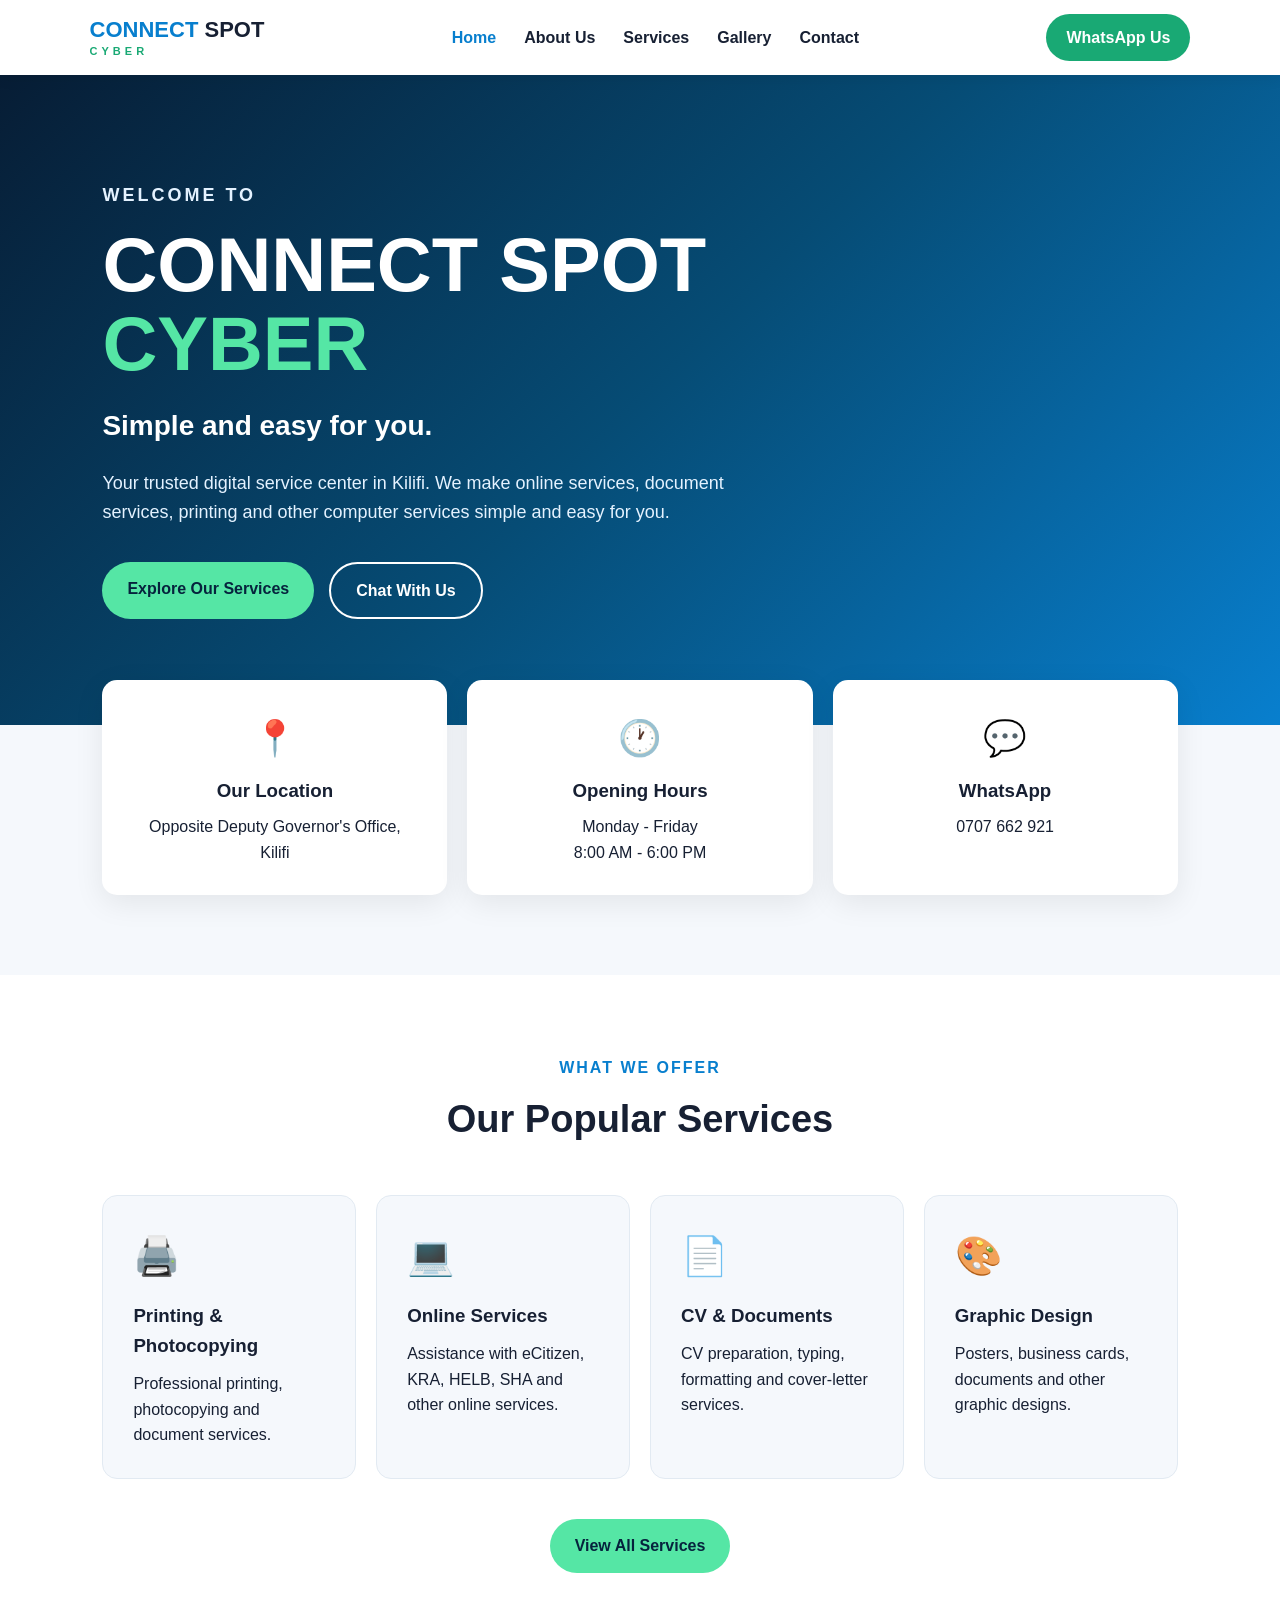
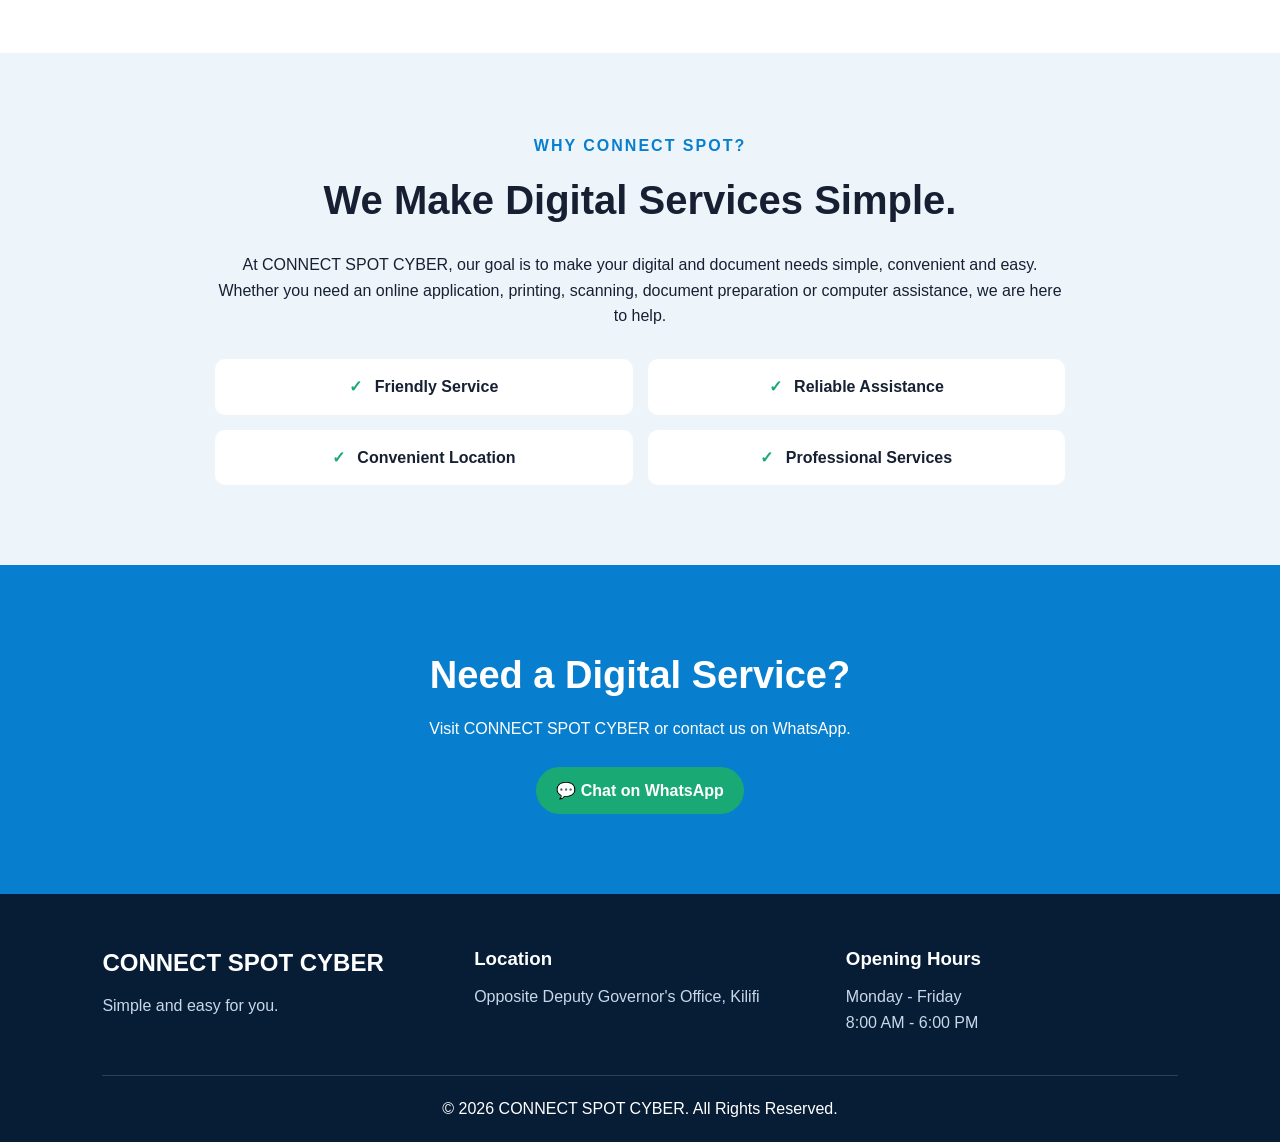
==== index.html @ e44f2972 "Initial website commit" ====
<!DOCTYPE html>
<html lang="en">
<head>
    <meta charset="UTF-8">
    <meta name="viewport" content="width=device-width, initial-scale=1.0">

    <title>CONNECT SPOT CYBER | Kilifi</title>

    <link rel="stylesheet" href="css/style.css">
</head>

<body>

    <!-- Navigation Bar -->
    <header>
        <nav class="navbar">

            <div class="logo">
                <span>CONNECT</span> SPOT
                <small>CYBER</small>
            </div>

            <ul class="nav-links">
                <li><a href="index.html" class="active">Home</a></li>
                <li><a href="about.html">About Us</a></li>
                <li><a href="services.html">Services</a></li>
                <li><a href="gallery.html">Gallery</a></li>
                <li><a href="contact.html">Contact</a></li>
            </ul>

            <a href="https://wa.me/254707662921" class="whatsapp-btn">
                WhatsApp Us
            </a>

        </nav>
    </header>


    <!-- Hero Section -->
    <section class="hero">

        <div class="hero-content">

            <p class="welcome">WELCOME TO</p>

            <h1>CONNECT SPOT <span>CYBER</span></h1>

            <h2>Simple and easy for you.</h2>

            <p>
                Your trusted digital service center in Kilifi.
                We make online services, document services,
                printing and other computer services simple and easy for you.
            </p>

            <div class="hero-buttons">
                <a href="services.html" class="primary-btn">
                    Explore Our Services
                </a>

                <a href="https://wa.me/254707662921" class="secondary-btn">
                    Chat With Us
                </a>
            </div>

        </div>

    </section>


    <!-- Quick Information -->
    <section class="quick-info">

        <div class="info-card">
            <div class="icon">📍</div>
            <h3>Our Location</h3>
            <p>Opposite Deputy Governor's Office, Kilifi</p>
        </div>

        <div class="info-card">
            <div class="icon">🕐</div>
            <h3>Opening Hours</h3>
            <p>Monday - Friday<br>8:00 AM - 6:00 PM</p>
        </div>

        <div class="info-card">
            <div class="icon">💬</div>
            <h3>WhatsApp</h3>
            <p>0707 662 921</p>
        </div>

    </section>


    <!-- Services Preview -->
    <section class="services-preview">

        <div class="section-title">
            <p>WHAT WE OFFER</p>
            <h2>Our Popular Services</h2>
        </div>

        <div class="service-cards">

            <div class="service-card">
                <div class="service-icon">🖨️</div>
                <h3>Printing & Photocopying</h3>
                <p>
                    Professional printing, photocopying and document services.
                </p>
            </div>

            <div class="service-card">
                <div class="service-icon">💻</div>
                <h3>Online Services</h3>
                <p>
                    Assistance with eCitizen, KRA, HELB, SHA and other online services.
                </p>
            </div>

            <div class="service-card">
                <div class="service-icon">📄</div>
                <h3>CV & Documents</h3>
                <p>
                    CV preparation, typing, formatting and cover-letter services.
                </p>
            </div>

            <div class="service-card">
                <div class="service-icon">🎨</div>
                <h3>Graphic Design</h3>
                <p>
                    Posters, business cards, documents and other graphic designs.
                </p>
            </div>

        </div>

        <div class="view-services">
            <a href="services.html" class="primary-btn">
                View All Services
            </a>
        </div>

    </section>


    <!-- Why Choose Us -->
    <section class="why-us">

        <div class="why-content">

            <p class="section-label">WHY CONNECT SPOT?</p>

            <h2>We Make Digital Services Simple.</h2>

            <p>
                At CONNECT SPOT CYBER, our goal is to make your digital
                and document needs simple, convenient and easy.
                Whether you need an online application, printing,
                scanning, document preparation or computer assistance,
                we are here to help.
            </p>

            <div class="features">

                <div>
                    <span>✓</span>
                    Friendly Service
                </div>

                <div>
                    <span>✓</span>
                    Reliable Assistance
                </div>

                <div>
                    <span>✓</span>
                    Convenient Location
                </div>

                <div>
                    <span>✓</span>
                    Professional Services
                </div>

            </div>

        </div>

    </section>


    <!-- Call To Action -->
    <section class="cta">

        <h2>Need a Digital Service?</h2>

        <p>
            Visit CONNECT SPOT CYBER or contact us on WhatsApp.
        </p>

        <a href="https://wa.me/254707662921" class="whatsapp-btn">
            💬 Chat on WhatsApp
        </a>

    </section>


    <!-- Footer -->
    <footer>

        <div class="footer-content">

            <div>
                <h2>CONNECT SPOT CYBER</h2>
                <p>Simple and easy for you.</p>
            </div>

            <div>
                <h3>Location</h3>
                <p>Opposite Deputy Governor's Office, Kilifi</p>
            </div>

            <div>
                <h3>Opening Hours</h3>
                <p>Monday - Friday<br>8:00 AM - 6:00 PM</p>
            </div>

        </div>

        <div class="copyright">
            <p>
                © 2026 CONNECT SPOT CYBER. All Rights Reserved.
            </p>
        </div>

    </footer>


    <script src="js/script.js"></script>

</body>
</html>
---- css/style.css ----
/* =========================
   GENERAL
========================= */

* {
    margin: 0;
    padding: 0;
    box-sizing: border-box;
}

html {
    scroll-behavior: smooth;
}

body {
    font-family: Arial, Helvetica, sans-serif;
    background: #f5f8fc;
    color: #172033;
    line-height: 1.6;
}

a {
    text-decoration: none;
}

section {
    padding: 80px 8%;
}


/* =========================
   NAVIGATION
========================= */

header {
    background: #ffffff;
    box-shadow: 0 2px 15px rgba(0, 0, 0, 0.08);
    position: sticky;
    top: 0;
    z-index: 1000;
}

.navbar {
    min-height: 75px;
    padding: 0 7%;
    display: flex;
    align-items: center;
    justify-content: space-between;
    gap: 25px;
}

.logo {
    font-size: 22px;
    font-weight: 800;
    color: #172033;
    position: relative;
    line-height: 1;
}

.logo span {
    color: #087fce;
}

.logo small {
    display: block;
    color: #19a974;
    font-size: 11px;
    letter-spacing: 4px;
    margin-top: 5px;
}

.nav-links {
    display: flex;
    list-style: none;
    gap: 28px;
}

.nav-links a {
    color: #172033;
    font-weight: 600;
    transition: 0.3s;
}

.nav-links a:hover,
.nav-links a.active {
    color: #087fce;
}

.whatsapp-btn {
    background: #19a974;
    color: white;
    padding: 11px 20px;
    border-radius: 25px;
    font-weight: bold;
    display: inline-block;
    transition: 0.3s;
}

.whatsapp-btn:hover {
    transform: translateY(-2px);
}


/* =========================
   HERO
========================= */

.hero {
    min-height: 650px;
    display: flex;
    align-items: center;
    background: linear-gradient(
        135deg,
        #071d35,
        #064c75,
        #087fce
    );
    color: white;
}

.hero-content {
    max-width: 750px;
}

.welcome {
    color: #55e6a5;
    font-weight: bold;
    letter-spacing: 3px;
    margin-bottom: 15px;
}

.hero h1 {
    font-size: clamp(42px, 7vw, 76px);
    line-height: 1.05;
    margin-bottom: 20px;
}

.hero h1 span {
    color: #55e6a5;
}

.hero h2 {
    font-size: 28px;
    margin-bottom: 20px;
}

.hero p {
    font-size: 18px;
    max-width: 650px;
    color: #e4f2ff;
}

.hero-buttons {
    margin-top: 35px;
    display: flex;
    gap: 15px;
    flex-wrap: wrap;
}

.primary-btn,
.secondary-btn {
    padding: 14px 25px;
    border-radius: 30px;
    font-weight: bold;
    display: inline-block;
    transition: 0.3s;
}

.primary-btn {
    background: #55e6a5;
    color: #06233d;
}

.secondary-btn {
    border: 2px solid white;
    color: white;
}

.primary-btn:hover,
.secondary-btn:hover {
    transform: translateY(-3px);
}


/* =========================
   QUICK INFORMATION
========================= */

.quick-info {
    margin-top: -45px;
    position: relative;
    padding-top: 0;
    display: grid;
    grid-template-columns: repeat(3, 1fr);
    gap: 20px;
}

.info-card {
    background: white;
    padding: 30px;
    text-align: center;
    border-radius: 15px;
    box-shadow: 0 8px 30px rgba(0, 0, 0, 0.08);
}

.icon {
    font-size: 35px;
    margin-bottom: 10px;
}

.info-card h3 {
    margin-bottom: 8px;
}


/* =========================
   SERVICES
========================= */

.services-preview {
    background: white;
}

.section-title {
    text-align: center;
    margin-bottom: 45px;
}

.section-title p,
.section-label {
    color: #087fce;
    font-weight: bold;
    letter-spacing: 2px;
}

.section-title h2 {
    font-size: 38px;
    margin-top: 8px;
}

.service-cards {
    display: grid;
    grid-template-columns: repeat(4, 1fr);
    gap: 20px;
}

.service-card {
    padding: 30px;
    border-radius: 15px;
    background: #f5f8fc;
    border: 1px solid #e2eaf2;
    transition: 0.3s;
}

.service-card:hover {
    transform: translateY(-7px);
    box-shadow: 0 10px 25px rgba(0, 0, 0, 0.08);
}

.service-icon {
    font-size: 38px;
    margin-bottom: 15px;
}

.service-card h3 {
    margin-bottom: 10px;
}

.view-services {
    text-align: center;
    margin-top: 40px;
}


/* =========================
   WHY US
========================= */

.why-us {
    background: #eef5fa;
}

.why-content {
    max-width: 850px;
    margin: auto;
    text-align: center;
}

.why-content h2 {
    font-size: 40px;
    margin: 10px 0 20px;
}

.features {
    margin-top: 30px;
    display: grid;
    grid-template-columns: repeat(2, 1fr);
    gap: 15px;
}

.features div {
    background: white;
    padding: 15px;
    border-radius: 10px;
    font-weight: bold;
}

.features span {
    color: #19a974;
    margin-right: 8px;
}


/* =========================
   CALL TO ACTION
========================= */

.cta {
    text-align: center;
    background: #087fce;
    color: white;
}

.cta h2 {
    font-size: 38px;
}

.cta p {
    margin: 10px 0 25px;
}


/* =========================
   FOOTER
========================= */

footer {
    background: #071d35;
    color: white;
    padding: 50px 8% 20px;
}

.footer-content {
    display: grid;
    grid-template-columns: repeat(3, 1fr);
    gap: 40px;
}

.footer-content h2,
.footer-content h3 {
    margin-bottom: 10px;
}

.footer-content p {
    color: #c8d8e8;
}

.copyright {
    text-align: center;
    border-top: 1px solid #29415a;
    margin-top: 40px;
    padding-top: 20px;
}


/* =========================
   MOBILE
========================= */

@media (max-width: 900px) {

    .navbar {
        flex-wrap: wrap;
        padding: 15px 5%;
    }

    .nav-links {
        order: 3;
        width: 100%;
        justify-content: center;
        flex-wrap: wrap;
        gap: 15px;
    }

    .service-cards {
        grid-template-columns: repeat(2, 1fr);
    }

    .quick-info {
        grid-template-columns: 1fr;
    }

    .footer-content {
        grid-template-columns: 1fr;
    }
}

@media (max-width: 600px) {

    section {
        padding: 60px 5%;
    }

    .hero {
        min-height: 600px;
    }

    .hero h1 {
        font-size: 45px;
    }

    .hero h2 {
        font-size: 23px;
    }

    .service-cards {
        grid-template-columns: 1fr;
    }

    .features {
        grid-template-columns: 1fr;
    }

    .section-title h2,
    .why-content h2,
    .cta h2 {
        font-size: 30px;
    }
}
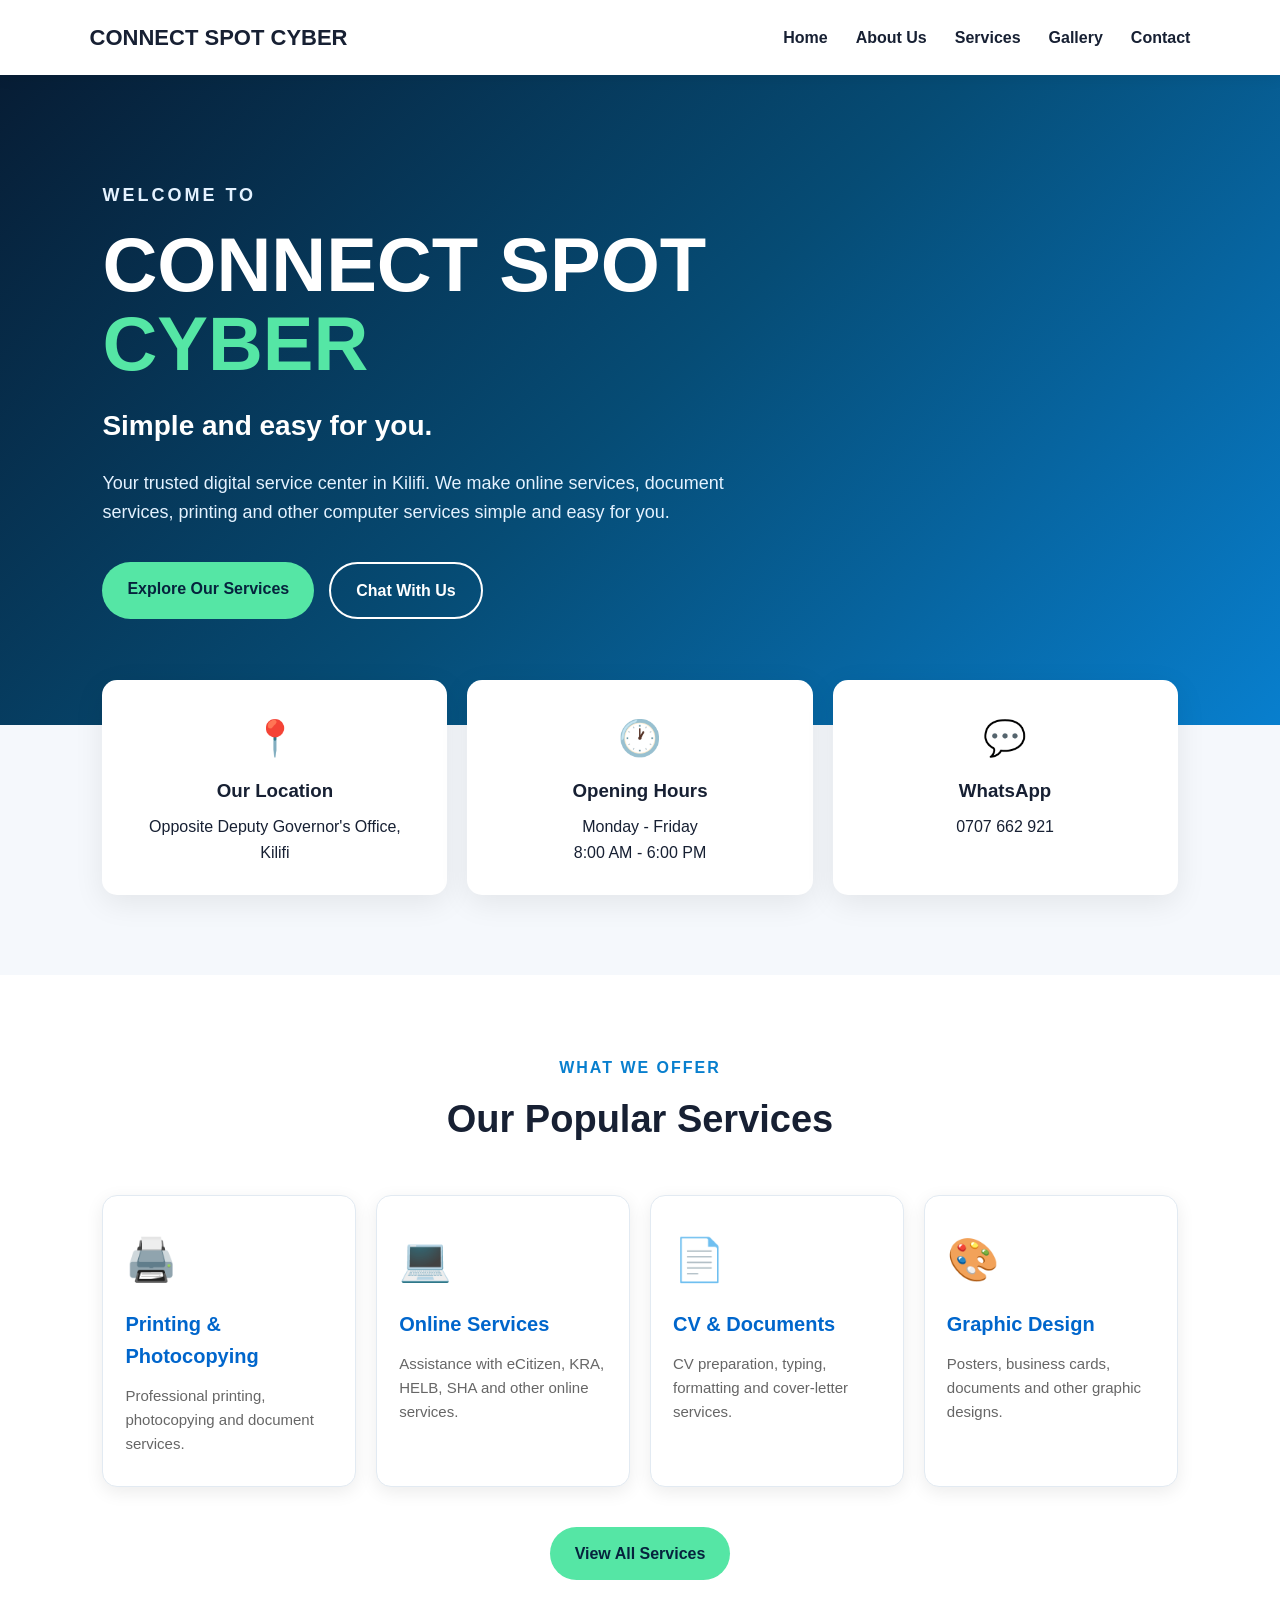
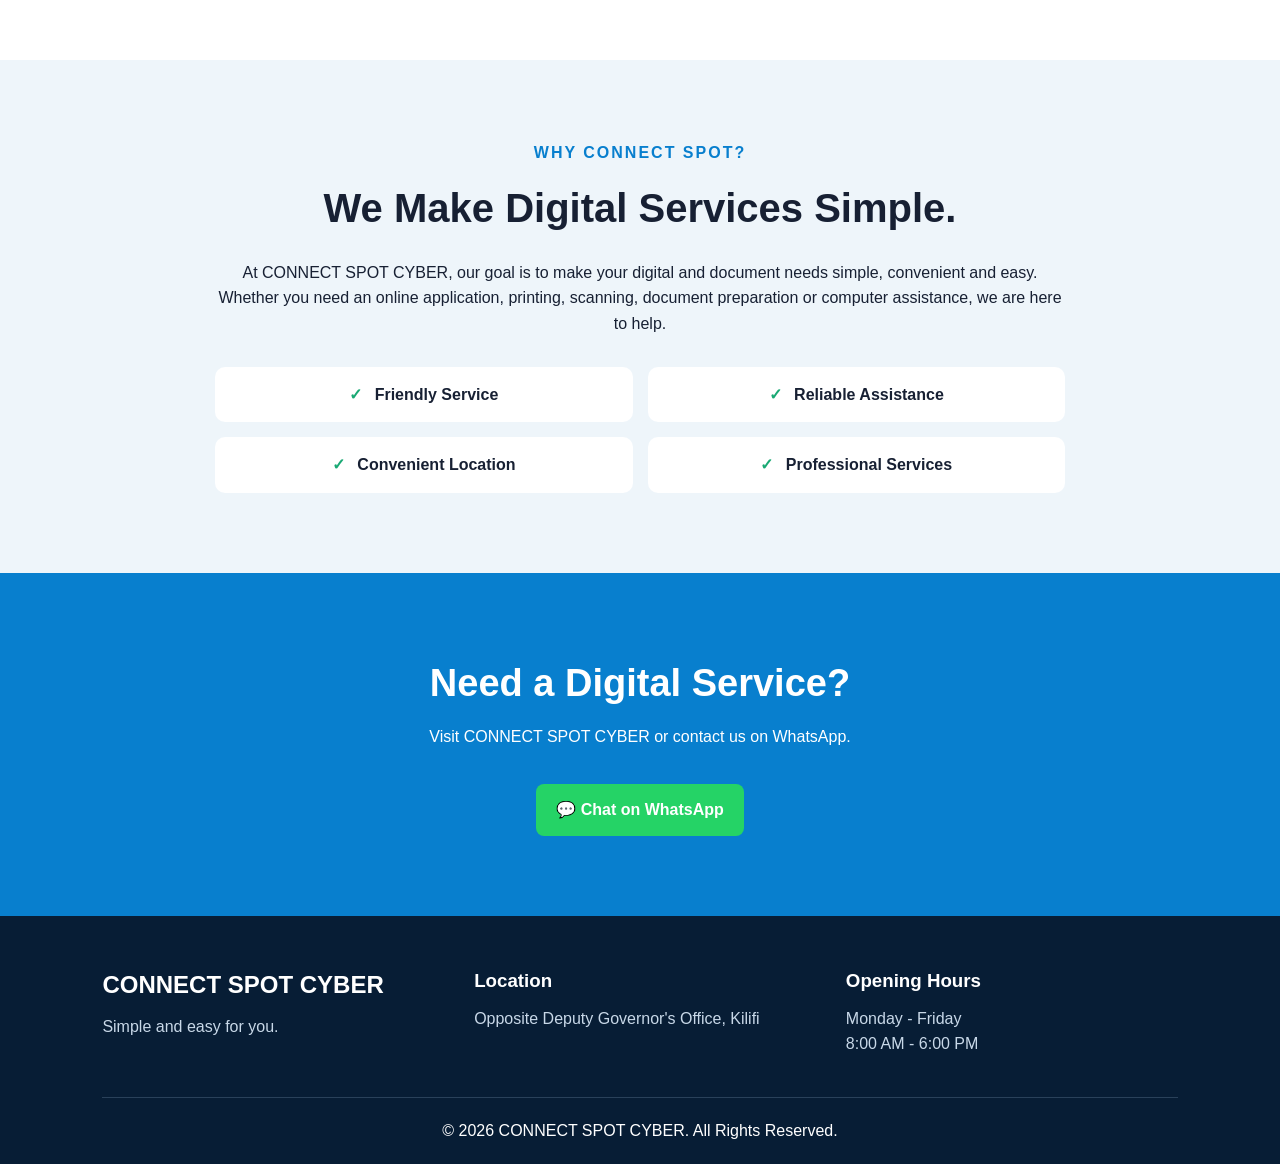
==== commit 39448cbc: "Create CONNECT SPOT CYBER website" ====
--- a/index.html
+++ b/index.html
@@ -15,24 +15,23 @@
     <header>
         <nav class="navbar">
 
-            <div class="logo">
-                <span>CONNECT</span> SPOT
-                <small>CYBER</small>
-            </div>
-
-            <ul class="nav-links">
-                <li><a href="index.html" class="active">Home</a></li>
-                <li><a href="about.html">About Us</a></li>
-                <li><a href="services.html">Services</a></li>
-                <li><a href="gallery.html">Gallery</a></li>
-                <li><a href="contact.html">Contact</a></li>
-            </ul>
-
-            <a href="https://wa.me/254707662921" class="whatsapp-btn">
-                WhatsApp Us
-            </a>
-
-        </nav>
+    <div class="logo">
+        CONNECT SPOT CYBER
+    </div>
+
+    <button class="menu-toggle" id="menuToggle">
+        ☰
+    </button>
+
+    <ul class="nav-links" id="navLinks">
+        <li><a href="index.html">Home</a></li>
+        <li><a href="about.html">About Us</a></li>
+        <li><a href="services.html">Services</a></li>
+        <li><a href="gallery.html">Gallery</a></li>
+        <li><a href="contact.html">Contact</a></li>
+    </ul>
+
+</nav>
     </header>
 
 
--- a/css/style.css
+++ b/css/style.css
@@ -426,4 +426,610 @@
     .cta h2 {
         font-size: 30px;
     }
+}
+/* ==============================
+   ABOUT US PAGE
+   ============================== */
+
+.page-hero {
+    background: linear-gradient(135deg, #0066cc, #00a86b);
+    color: white;
+    text-align: center;
+    padding: 70px 20px;
+}
+
+.page-hero h1 {
+    font-size: 42px;
+    margin-bottom: 10px;
+}
+
+.page-hero p {
+    font-size: 18px;
+}
+
+
+/* About Section */
+
+.about-section {
+    padding: 70px 8%;
+    background: #f5f9fc;
+}
+
+.about-content {
+    display: flex;
+    gap: 50px;
+    align-items: center;
+    max-width: 1100px;
+    margin: auto;
+}
+
+.about-text {
+    flex: 2;
+}
+
+.about-text h2 {
+    color: #0066cc;
+    font-size: 32px;
+    margin-bottom: 20px;
+}
+
+.about-text p {
+    color: #555;
+    line-height: 1.8;
+    margin-bottom: 18px;
+    font-size: 16px;
+}
+
+
+/* Why Choose Us Card */
+
+.about-card {
+    flex: 1;
+    background: white;
+    padding: 30px;
+    border-radius: 15px;
+    box-shadow: 0 5px 20px rgba(0, 0, 0, 0.1);
+}
+
+.about-card h3 {
+    color: #0066cc;
+    font-size: 25px;
+    margin-bottom: 20px;
+}
+
+.about-card ul {
+    list-style: none;
+    padding: 0;
+}
+
+.about-card li {
+    margin-bottom: 15px;
+    color: #444;
+    line-height: 1.5;
+}
+
+
+/* Mission and Vision */
+
+.mission-section {
+    display: flex;
+    gap: 30px;
+    justify-content: center;
+    padding: 60px 8%;
+    background: white;
+}
+
+.mission-card {
+    width: 45%;
+    padding: 35px;
+    background: #f5f9fc;
+    border-radius: 15px;
+    text-align: center;
+    box-shadow: 0 5px 15px rgba(0, 0, 0, 0.08);
+}
+
+.mission-card h2 {
+    color: #0066cc;
+    margin-bottom: 15px;
+}
+
+.mission-card p {
+    color: #555;
+    line-height: 1.8;
+}
+
+
+/* About Page Mobile Design */
+
+@media (max-width: 768px) {
+
+    .page-hero h1 {
+        font-size: 32px;
+    }
+
+    .about-content {
+        flex-direction: column;
+    }
+
+    .about-card {
+        width: 100%;
+        box-sizing: border-box;
+    }
+
+    .mission-section {
+        flex-direction: column;
+        padding: 40px 8%;
+    }
+
+    .mission-card {
+        width: 100%;
+        box-sizing: border-box;
+    }
+}
+/* ==============================
+   SERVICES PAGE
+   ============================== */
+
+.services-section {
+    padding: 70px 8%;
+    background: #f5f9fc;
+    text-align: center;
+}
+
+.services-section > h2 {
+    color: #0066cc;
+    font-size: 34px;
+    margin-bottom: 10px;
+}
+
+.services-intro {
+    max-width: 700px;
+    margin: 0 auto 45px;
+    color: #666;
+    line-height: 1.7;
+}
+
+
+/* Services Grid */
+
+.services-grid {
+    max-width: 1200px;
+    margin: auto;
+    display: grid;
+    grid-template-columns: repeat(3, 1fr);
+    gap: 25px;
+}
+
+
+/* Service Cards */
+
+.service-card {
+    background: white;
+    padding: 30px 22px;
+    border-radius: 15px;
+    box-shadow: 0 5px 18px rgba(0, 0, 0, 0.08);
+    transition: 0.3s;
+}
+
+.service-card:hover {
+    transform: translateY(-8px);
+    box-shadow: 0 10px 25px rgba(0, 0, 0, 0.15);
+}
+
+
+/* Service Icons */
+
+.service-icon {
+    font-size: 42px;
+    margin-bottom: 15px;
+}
+
+.service-card h3 {
+    color: #0066cc;
+    font-size: 20px;
+    margin-bottom: 12px;
+}
+
+.service-card p {
+    color: #666;
+    line-height: 1.6;
+    font-size: 15px;
+}
+
+
+/* Services Mobile Design */
+
+@media (max-width: 900px) {
+
+    .services-grid {
+        grid-template-columns: repeat(2, 1fr);
+    }
+
+}
+
+
+@media (max-width: 600px) {
+
+    .services-section {
+        padding: 50px 6%;
+    }
+
+    .services-section > h2 {
+        font-size: 28px;
+    }
+
+    .services-grid {
+        grid-template-columns: 1fr;
+    }
+
+    .service-card {
+        padding: 25px 20px;
+    }
+
+}
+/* ==============================
+   GALLERY PAGE
+   ============================== */
+
+.gallery-section {
+    padding: 70px 8%;
+    background: #f5f9fc;
+    text-align: center;
+}
+
+.gallery-section h2 {
+    color: #0066cc;
+    font-size: 34px;
+    margin-bottom: 10px;
+}
+
+.gallery-intro {
+    max-width: 700px;
+    margin: 0 auto 45px;
+    color: #666;
+    line-height: 1.7;
+}
+
+
+/* Gallery Grid */
+
+.gallery-grid {
+    max-width: 1200px;
+    margin: auto;
+    display: grid;
+    grid-template-columns: repeat(3, 1fr);
+    gap: 25px;
+}
+
+
+/* Gallery Items */
+
+.gallery-item {
+    background: white;
+    border-radius: 15px;
+    overflow: hidden;
+    box-shadow: 0 5px 18px rgba(0, 0, 0, 0.1);
+    transition: 0.3s;
+}
+
+.gallery-item:hover {
+    transform: translateY(-8px);
+    box-shadow: 0 10px 25px rgba(0, 0, 0, 0.18);
+}
+
+
+/* Gallery Images */
+
+.gallery-item img {
+    width: 100%;
+    height: 230px;
+    object-fit: cover;
+    display: block;
+}
+
+
+/* Gallery Captions */
+
+.gallery-caption {
+    padding: 20px;
+}
+
+.gallery-caption h3 {
+    color: #0066cc;
+    margin-bottom: 8px;
+    font-size: 20px;
+}
+
+.gallery-caption p {
+    color: #666;
+    font-size: 15px;
+    line-height: 1.5;
+}
+
+
+/* Gallery Mobile Design */
+
+@media (max-width: 900px) {
+
+    .gallery-grid {
+        grid-template-columns: repeat(2, 1fr);
+    }
+
+}
+
+
+@media (max-width: 600px) {
+
+    .gallery-section {
+        padding: 50px 6%;
+    }
+
+    .gallery-section h2 {
+        font-size: 28px;
+    }
+
+    .gallery-grid {
+        grid-template-columns: 1fr;
+    }
+
+    .gallery-item img {
+        height: 220px;
+    }
+
+}
+/* ==============================
+   CONTACT PAGE
+   ============================== */
+
+.contact-section {
+    padding: 70px 8%;
+    background: #f5f9fc;
+}
+
+.contact-container {
+    max-width: 1100px;
+    margin: auto;
+    display: grid;
+    grid-template-columns: 1fr 1fr;
+    gap: 45px;
+}
+
+
+/* Contact Information */
+
+.contact-info,
+.contact-form {
+    background: white;
+    padding: 35px;
+    border-radius: 15px;
+    box-shadow: 0 5px 20px rgba(0, 0, 0, 0.08);
+}
+
+.contact-info h2,
+.contact-form h2 {
+    color: #0066cc;
+    font-size: 28px;
+    margin-bottom: 15px;
+}
+
+.contact-info > p {
+    color: #666;
+    line-height: 1.7;
+    margin-bottom: 25px;
+}
+
+
+/* Contact Items */
+
+.contact-item {
+    display: flex;
+    align-items: flex-start;
+    gap: 15px;
+    margin-bottom: 22px;
+}
+
+.contact-icon {
+    font-size: 28px;
+    min-width: 40px;
+}
+
+.contact-item h3 {
+    color: #0066cc;
+    margin-bottom: 5px;
+}
+
+.contact-item p {
+    color: #555;
+    margin: 3px 0;
+    line-height: 1.5;
+}
+
+.contact-item a {
+    color: #0066cc;
+    text-decoration: none;
+}
+
+.contact-item a:hover {
+    text-decoration: underline;
+}
+
+
+/* WhatsApp Button */
+
+.whatsapp-btn {
+    display: inline-block;
+    background: #25D366;
+    color: white;
+    padding: 13px 20px;
+    border-radius: 8px;
+    text-decoration: none;
+    font-weight: bold;
+    margin-top: 10px;
+    transition: 0.3s;
+}
+
+.whatsapp-btn:hover {
+    transform: translateY(-2px);
+    opacity: 0.9;
+}
+
+
+/* Contact Form */
+
+.contact-form label {
+    display: block;
+    margin: 15px 0 7px;
+    color: #444;
+    font-weight: bold;
+}
+
+.contact-form input,
+.contact-form textarea {
+    width: 100%;
+    padding: 13px;
+    border: 1px solid #ddd;
+    border-radius: 8px;
+    font-size: 15px;
+    font-family: inherit;
+    box-sizing: border-box;
+}
+
+.contact-form input:focus,
+.contact-form textarea:focus {
+    outline: none;
+    border-color: #0066cc;
+}
+
+.contact-form button {
+    width: 100%;
+    margin-top: 20px;
+    padding: 14px;
+    border: none;
+    border-radius: 8px;
+    background: #0066cc;
+    color: white;
+    font-size: 16px;
+    font-weight: bold;
+    cursor: pointer;
+    transition: 0.3s;
+}
+
+.contact-form button:hover {
+    background: #004f9e;
+}
+
+
+/* Map */
+
+.map-section {
+    padding: 60px 8%;
+    text-align: center;
+    background: white;
+}
+
+.map-section h2 {
+    color: #0066cc;
+    font-size: 32px;
+    margin-bottom: 10px;
+}
+
+.map-section > p {
+    color: #666;
+    margin-bottom: 25px;
+}
+
+.map-container {
+    max-width: 1100px;
+    margin: auto;
+    overflow: hidden;
+    border-radius: 15px;
+    box-shadow: 0 5px 20px rgba(0, 0, 0, 0.12);
+}
+
+
+/* Contact Mobile Design */
+
+@media (max-width: 800px) {
+
+    .contact-container {
+        grid-template-columns: 1fr;
+    }
+
+    .contact-info,
+    .contact-form {
+        padding: 25px;
+    }
+
+}
+
+@media (max-width: 600px) {
+
+    .contact-section {
+        padding: 50px 6%;
+    }
+
+    .map-section {
+        padding: 45px 6%;
+    }
+
+    .map-container iframe {
+        height: 300px;
+    }
+
+}
+/* ==============================
+   MOBILE HAMBURGER MENU
+   ============================== */
+
+.menu-toggle {
+    display: none;
+    background: transparent;
+    border: none;
+    color: white;
+    font-size: 30px;
+    cursor: pointer;
+}
+
+
+/* Mobile Menu */
+
+@media (max-width: 768px) {
+
+    .navbar {
+        position: relative;
+    }
+
+    .menu-toggle {
+        display: block;
+    }
+
+    .nav-links {
+        display: none;
+        position: absolute;
+        top: 100%;
+        left: 0;
+        width: 100%;
+        background: #0066cc;
+        flex-direction: column;
+        padding: 15px 0;
+        z-index: 1000;
+        box-shadow: 0 5px 15px rgba(0, 0, 0, 0.15);
+    }
+
+    .nav-links.active {
+        display: flex;
+    }
+
+    .nav-links li {
+        width: 100%;
+        text-align: center;
+    }
+
+    .nav-links li a {
+        display: block;
+        padding: 14px 20px;
+        width: 100%;
+        box-sizing: border-box;
+    }
+
 }
